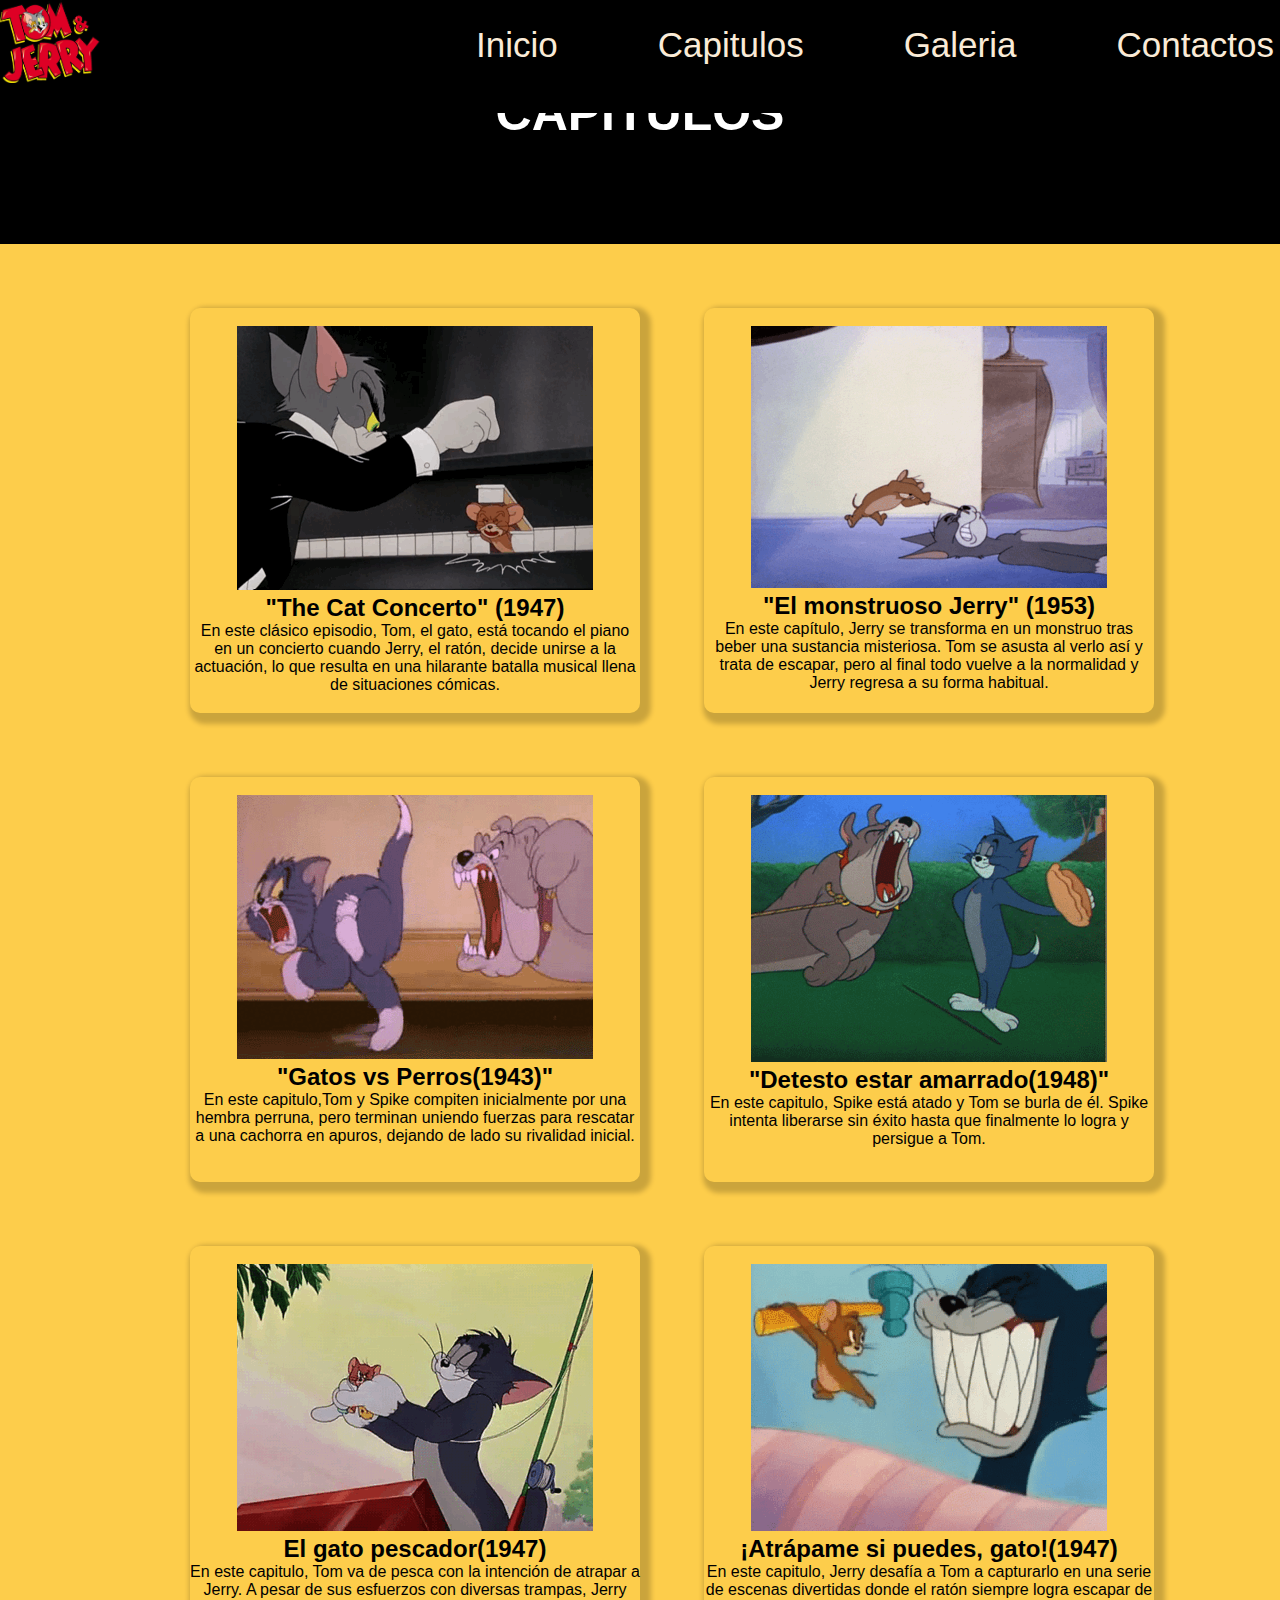
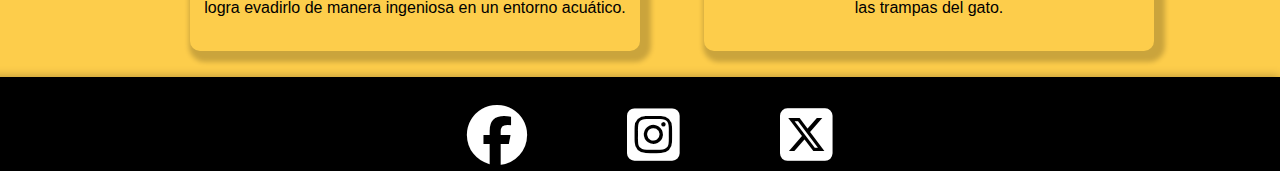
==== capitulos.html @ 234d9574 "Add files via upload" ====
<!DOCTYPE html>
<html lang="en">
   
    <head>
        
        <title>Tom y jerry</title>
        <meta charset="UTF-8">
        <meta name="viewport" content="width=device-width, initial-scale=1">
        <link href="css/capitulos.css" rel="stylesheet">
        <link rel="icon" href="img/titulo.jpg" type="image/png">
        <link rel="stylesheet" href="https://cdnjs.cloudflare.com/ajax/libs/font-awesome/6.5.2/css/all.min.css" />
    
    </head>

    <body class ="Contenedor">    
               
        <header>
            
            <div>
                <img class="imagen_titulo" src="img/titulo.jpg" alt="Principal">     
            </div>
           
            <nav class =nav>
                
                <ul>
                    <li><a href="index.html">Inicio</a></li>
                    <li><a href="capitulos.html">Capitulos</a></li>
                    <li><a href="galeria.html">Galeria</a></li>
                    <li><a href="contactos.html">Contactos</a></li>

                </ul>

            </nav>

        </header>

        <div class="Informacion">

            
            <div class ="titulo_capitulos">

                <h2>CAPÍTULOS</h2>

            </div>
            
            
            <div class ="episodios" >
                
                <div class = "caja">

                    <br><img src="vid/The Cat Concerto.gif" alt="">  
                    <h2>"The Cat Concerto" (1947)</h2>
                    <p>
                        En este clásico episodio, Tom, el gato, está tocando el piano en un concierto
                        cuando Jerry, el ratón, decide unirse a la actuación, lo que resulta en una 
                        hilarante batalla musical llena de situaciones cómicas.
                    </p>

                </div>
                <div class = "caja">
                
                    <br><img src="vid/el monstruoso jerry.gif" alt="">
                    <h2>"El monstruoso Jerry" (1953)</h2>
                    <p>

                        En este capítulo, Jerry se transforma en un monstruo tras beber una sustancia misteriosa. Tom se asusta al verlo así y trata de escapar, pero al final todo vuelve a la normalidad y Jerry regresa a su forma habitual.

                    </p>

                </div>
                <div class = "caja">

                    <br><img src="vid/gatos vs perros.gif" alt="">
                    <h2>"Gatos vs Perros(1943)"</h2>
                    <p>

                      En este capitulo,Tom y Spike compiten inicialmente por una hembra perruna, pero terminan uniendo fuerzas para rescatar a una cachorra en apuros, dejando de lado su rivalidad inicial.  

                    </p>

                </div>
                <div class = "caja">

                    <br><img src="vid/detesto estar atado.gif" alt="">
                    <h2>"Detesto estar amarrado(1948)"</h2>
                    <p>

                        En este capitulo, Spike está atado y Tom se burla de él. Spike intenta liberarse sin éxito hasta que finalmente lo logra y persigue a Tom.

                    </p>
                </div>
                <div class="caja">

                    <br><img src="vid/El gato pescador.gif" alt="">
                    <h2>El gato pescador(1947)</h2>
                    <p>

                        En este capitulo, Tom va de pesca con la intención de atrapar a Jerry. A pesar de sus esfuerzos con diversas trampas, Jerry logra evadirlo de manera ingeniosa en un entorno acuático.

                    </p>

                </div>
                <div class="caja">

                    <br><img src="vid/jerry engaña a tom.gif" alt="">
                    <h2>¡Atrápame si puedes, gato!(1947)</h2>
                    <p>

                        En este capitulo, Jerry desafía a Tom a capturarlo en una serie de escenas divertidas donde el ratón siempre logra escapar de las trampas del gato.

                    </p>

                </div>
                        
            </div>

        </div>

        <footer class =footer id="nosotros">
            <div class="redes-sociales">
                <ul>
                    <li><a href="https://web.facebook.com/TomandJerry/?locale=es_LA&_rdc=1&_rdr"><i class="fa-brands fa-facebook"></i></a></li>
                    <li><a href="https://www.instagram.com/tomandjerry/?hl=es-la"><i class="fa-brands fa-square-instagram"></i></a></li>
                    <li><a href="https://x.com/tomandjerry"><i class="fa-brands fa-square-x-twitter"></i></a></li>
                </ul>
            </div>
        </footer>

    </body>
</html>
---- css/capitulos.css ----
* {
    box-sizing: border-box;
    margin: 0;
    padding: 0;
    
}


html{
    height: 100%;
}

body{

    background-color: #fdcd4b;
    background-size: cover;
    background-position: center;
    background-repeat: no-repeat;
    
}
h1{
    font-size: 20px;
    font-weight: normal;
}
header{
    grid-area: header;
    display: flex;
    background-color: rgb(0, 0, 0);
    width:100%;
    height: 12.6%;
    position: fixed;
    z-index: 1000;
}
.nav{
     
    background-color: rgb(0, 0, 0);
    margin-left: 20%;
    z-index: 1001;
    
}
header div{

    background-color: black;

}
.imagen_titulo{

    width: 100px;
    height:  auto;
    margin-right: 28%;
   
}
ul{
    
    margin-left: 20px;
    display: flex;
    list-style-type: none;
    text-align: center;
    
}
ul li{

    margin-left: 100px;
    margin-top: 25px;
    font-size: 35px;
    
}
ul li a{

    color:antiquewhite;
    font-family: 'Franklin Gothic Medium', 'Arial Narrow', Arial, sans-serif;
    text-decoration: none;
}
a:hover {
    color: rgb(83, 83, 83); 
}

h1{
    font-size: 3em; 
    font-family: Verdana, Geneva, Tahoma, sans-serif;
    margin-left: 10px; 
}
.titulo_capitulos{
    grid-area: titulo_capitulos;
    background-color: rgb(0, 0, 0);
    width: 100%;
    height: 10%;
    text-align: center;

}
.titulo_capitulos h2{
    color: #fff;
    font-size: 50px;
}
.Informacion{

    grid-area: Informacion;
    background-color: #fdcd4b;
    font-family: Verdana, Geneva, Tahoma, sans-serif;
    
}
.episodios{

    display: flex;
    flex-wrap: wrap;
    justify-content: center;
    margin-bottom: 10%;
}
.caja{

    background-color: #fdcd4b;
    width: 450px;
    height: 405px;
    margin-top: 5%;
    margin-left:5%;
    box-shadow: 5px 5px 5px  6px rgba(0, 0, 0, 0.2);
    border-radius: 10px;
}
.epoidios img{

    width: 300;
    height: auto;

}

footer{
    
    grid-area: footer;
    background-color: rgb(0, 0, 0);
    display: flex;
    justify-content: center;
    box-shadow: 0 0 10px rgba(0, 0, 0, 0.3);
    margin-left: -100px;
}
.redes-sociales a {
    color: #fff; 
    text-decoration: none; 
    font-size: 60px; 
}
    
.Contenedor{
     
    text-align: center;
    
}
.Contenedor{
    
    display: grid;
    gap:0px;
    place-content: center; 
   
    grid-template-areas: 
    
        "header "
        "titulo_capitulos"     
        "Informacion" 
        "footer "        
    ;
    grid-template-rows: 10% auto auto auto; 
    grid-template-columns: 100%; 
    min-height: 100vh;
}
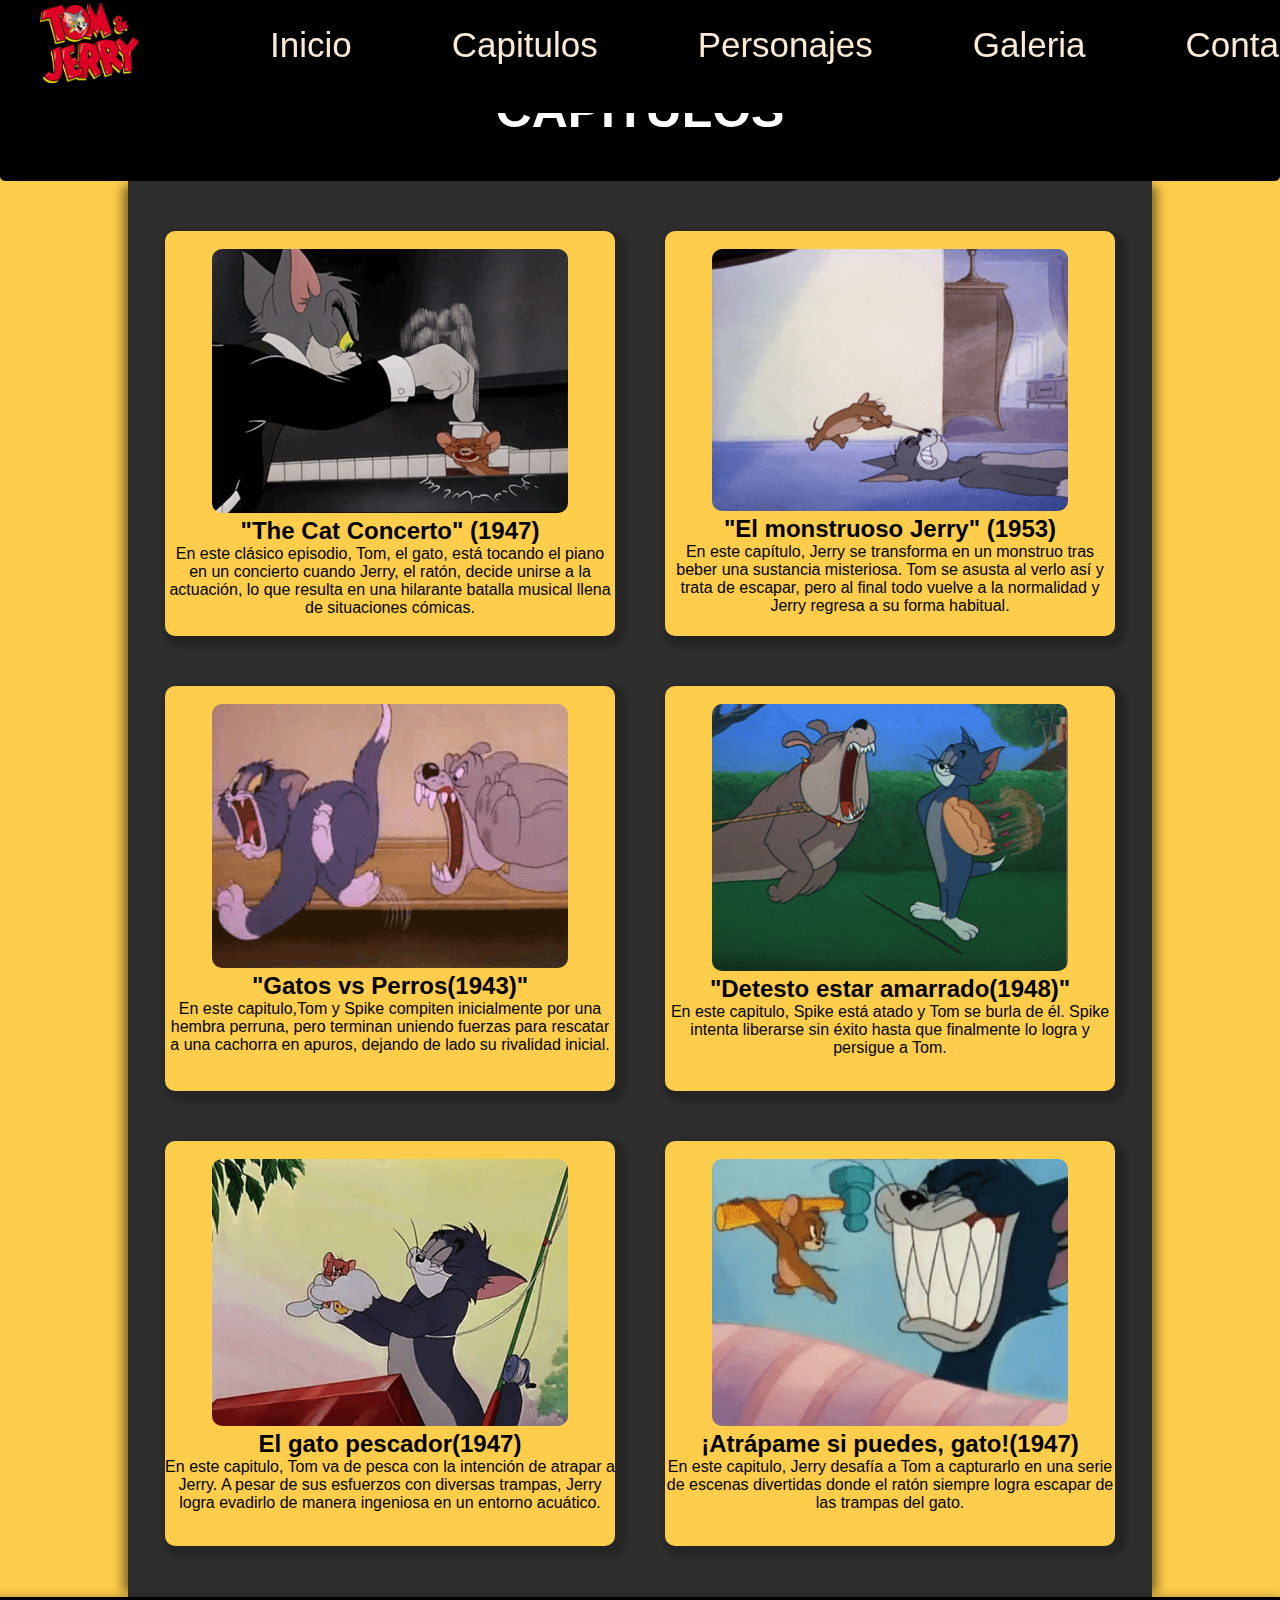
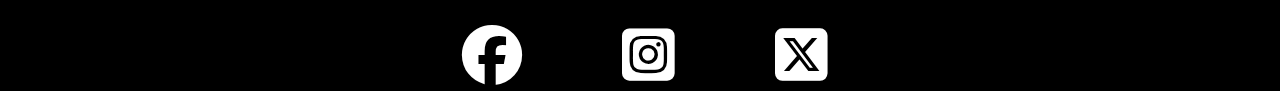
==== commit 4797e5ed: "cambios" ====
--- a/capitulos.html
+++ b/capitulos.html
@@ -25,6 +25,7 @@
                 <ul>
                     <li><a href="index.html">Inicio</a></li>
                     <li><a href="capitulos.html">Capitulos</a></li>
+                    <li><a href="personajes.html">Personajes</a></li>
                     <li><a href="galeria.html">Galeria</a></li>
                     <li><a href="contactos.html">Contactos</a></li>
 
@@ -33,85 +34,86 @@
             </nav>
 
         </header>
+ 
+        <div class ="titulo_capitulos">
 
-        <div class="Informacion">
+            <h2>CAPITULOS</h2>
 
+        </div>
             
-            <div class ="titulo_capitulos">
+        <div class="Informacion">  
 
-                <h2>CAPÍTULOS</h2>
-
-            </div>
-            
-            
+           
             <div class ="episodios" >
                 
-                <div class = "caja">
+                <div class="contenedor_de_caja"> 
+                
+                    <div class = "caja">
 
-                    <br><img src="vid/The Cat Concerto.gif" alt="">  
-                    <h2>"The Cat Concerto" (1947)</h2>
-                    <p>
-                        En este clásico episodio, Tom, el gato, está tocando el piano en un concierto
-                        cuando Jerry, el ratón, decide unirse a la actuación, lo que resulta en una 
-                        hilarante batalla musical llena de situaciones cómicas.
-                    </p>
+                        <br><img src="vid/The Cat Concerto.gif" alt="">  
+                        <h2>"The Cat Concerto" (1947)</h2>
+                        <p>
+                            En este clásico episodio, Tom, el gato, está tocando el piano en un concierto
+                            cuando Jerry, el ratón, decide unirse a la actuación, lo que resulta en una 
+                            hilarante batalla musical llena de situaciones cómicas.
+                        </p>
 
-                </div>
-                <div class = "caja">
-                
-                    <br><img src="vid/el monstruoso jerry.gif" alt="">
-                    <h2>"El monstruoso Jerry" (1953)</h2>
-                    <p>
+                    </div>
+                    <div class = "caja">
+                    
+                        <br><img src="vid/el monstruoso jerry.gif" alt="">
+                        <h2>"El monstruoso Jerry" (1953)</h2>
+                        <p>
 
-                        En este capítulo, Jerry se transforma en un monstruo tras beber una sustancia misteriosa. Tom se asusta al verlo así y trata de escapar, pero al final todo vuelve a la normalidad y Jerry regresa a su forma habitual.
+                            En este capítulo, Jerry se transforma en un monstruo tras beber una sustancia misteriosa. Tom se asusta al verlo así y trata de escapar, pero al final todo vuelve a la normalidad y Jerry regresa a su forma habitual.
 
-                    </p>
+                        </p>
 
-                </div>
-                <div class = "caja">
+                    </div>
+                    <div class = "caja">
 
-                    <br><img src="vid/gatos vs perros.gif" alt="">
-                    <h2>"Gatos vs Perros(1943)"</h2>
-                    <p>
+                        <br><img src="vid/gatos vs perros.gif" alt="">
+                        <h2>"Gatos vs Perros(1943)"</h2>
+                        <p>
 
-                      En este capitulo,Tom y Spike compiten inicialmente por una hembra perruna, pero terminan uniendo fuerzas para rescatar a una cachorra en apuros, dejando de lado su rivalidad inicial.  
+                        En este capitulo,Tom y Spike compiten inicialmente por una hembra perruna, pero terminan uniendo fuerzas para rescatar a una cachorra en apuros, dejando de lado su rivalidad inicial.  
 
-                    </p>
+                        </p>
 
-                </div>
-                <div class = "caja">
+                    </div>
+                    <div class = "caja">
 
-                    <br><img src="vid/detesto estar atado.gif" alt="">
-                    <h2>"Detesto estar amarrado(1948)"</h2>
-                    <p>
+                        <br><img src="vid/detesto estar atado.gif" alt="">
+                        <h2>"Detesto estar amarrado(1948)"</h2>
+                        <p>
 
-                        En este capitulo, Spike está atado y Tom se burla de él. Spike intenta liberarse sin éxito hasta que finalmente lo logra y persigue a Tom.
+                            En este capitulo, Spike está atado y Tom se burla de él. Spike intenta liberarse sin éxito hasta que finalmente lo logra y persigue a Tom.
 
-                    </p>
-                </div>
-                <div class="caja">
+                        </p>
+                    </div>
+                    <div class="caja">
 
-                    <br><img src="vid/El gato pescador.gif" alt="">
-                    <h2>El gato pescador(1947)</h2>
-                    <p>
+                        <br><img src="vid/El gato pescador.gif" alt="">
+                        <h2>El gato pescador(1947)</h2>
+                        <p>
 
-                        En este capitulo, Tom va de pesca con la intención de atrapar a Jerry. A pesar de sus esfuerzos con diversas trampas, Jerry logra evadirlo de manera ingeniosa en un entorno acuático.
+                            En este capitulo, Tom va de pesca con la intención de atrapar a Jerry. A pesar de sus esfuerzos con diversas trampas, Jerry logra evadirlo de manera ingeniosa en un entorno acuático.
 
-                    </p>
+                        </p>
 
-                </div>
-                <div class="caja">
+                    </div>
+                    <div class="caja">
 
-                    <br><img src="vid/jerry engaña a tom.gif" alt="">
-                    <h2>¡Atrápame si puedes, gato!(1947)</h2>
-                    <p>
+                        <br><img src="vid/jerry engaña a tom.gif" alt="">
+                        <h2>¡Atrápame si puedes, gato!(1947)</h2>
+                        <p>
 
-                        En este capitulo, Jerry desafía a Tom a capturarlo en una serie de escenas divertidas donde el ratón siempre logra escapar de las trampas del gato.
+                            En este capitulo, Jerry desafía a Tom a capturarlo en una serie de escenas divertidas donde el ratón siempre logra escapar de las trampas del gato.
 
-                    </p>
+                        </p>
 
-                </div>
-                        
+                    </div>
+                </div>         
             </div>
 
         </div>
--- a/css/capitulos.css
+++ b/css/capitulos.css
@@ -18,10 +18,7 @@
     background-repeat: no-repeat;
     
 }
-h1{
-    font-size: 20px;
-    font-weight: normal;
-}
+
 header{
     grid-area: header;
     display: flex;
@@ -34,7 +31,7 @@
 .nav{
      
     background-color: rgb(0, 0, 0);
-    margin-left: 20%;
+   
     z-index: 1001;
     
 }
@@ -47,12 +44,12 @@
 
     width: 100px;
     height:  auto;
-    margin-right: 28%;
+    margin-left: 40px;
    
 }
 ul{
     
-    margin-left: 20px;
+    margin-left: 30px;
     display: flex;
     list-style-type: none;
     text-align: center;
@@ -74,55 +71,68 @@
 a:hover {
     color: rgb(83, 83, 83); 
 }
-
 h1{
     font-size: 3em; 
     font-family: Verdana, Geneva, Tahoma, sans-serif;
     margin-left: 10px; 
 }
 .titulo_capitulos{
+
     grid-area: titulo_capitulos;
     background-color: rgb(0, 0, 0);
     width: 100%;
-    height: 10%;
+    height: 100px;
     text-align: center;
+    border-radius: 5px;
+    align-items: center;
 
 }
 .titulo_capitulos h2{
     color: #fff;
     font-size: 50px;
+    font-family: Verdana, Geneva, Tahoma, sans-serif;
 }
 .Informacion{
-
+    display: flex;
     grid-area: Informacion;
     background-color: #fdcd4b;
     font-family: Verdana, Geneva, Tahoma, sans-serif;
-    
+    justify-content: center;
 }
 .episodios{
 
     display: flex;
     flex-wrap: wrap;
     justify-content: center;
-    margin-bottom: 10%;
+    background-color: rgb(46, 46, 46);
+    width: 80%;
+    height: auto;
+    box-shadow: 10px 0 10px -5px rgba(0, 0, 0, 0.5), -10px 0 10px -5px rgba(0, 0, 0, 0.5);
+   
+}
+.contenedor_de_caja{
+
+    display: flex;
+    flex-wrap: wrap;
+    margin-bottom: 5%;
+    justify-content: center;
+    grid-template-columns: repeat(3, 1fr);
+    gap: 50px;
+    margin-top: 50px;
 }
 .caja{
 
     background-color: #fdcd4b;
     width: 450px;
     height: 405px;
-    margin-top: 5%;
-    margin-left:5%;
-    box-shadow: 5px 5px 5px  6px rgba(0, 0, 0, 0.2);
+    box-shadow: 5px 5px 5px 6px rgba(0, 0, 0, 0.2);
     border-radius: 10px;
 }
-.epoidios img{
+.caja img{
 
-    width: 300;
-    height: auto;
+    border-radius: 10px;
 
 }
-
 footer{
     
     grid-area: footer;
@@ -130,7 +140,8 @@
     display: flex;
     justify-content: center;
     box-shadow: 0 0 10px rgba(0, 0, 0, 0.3);
-    margin-left: -100px;
+    margin-left: -120px;
+
 }
 .redes-sociales a {
     color: #fff; 
@@ -148,11 +159,10 @@
     display: grid;
     gap:0px;
     place-content: center; 
-   
     grid-template-areas: 
     
-        "header "
-        "titulo_capitulos"     
+        "header " 
+        "titulo_capitulos"  
         "Informacion" 
         "footer "        
     ;
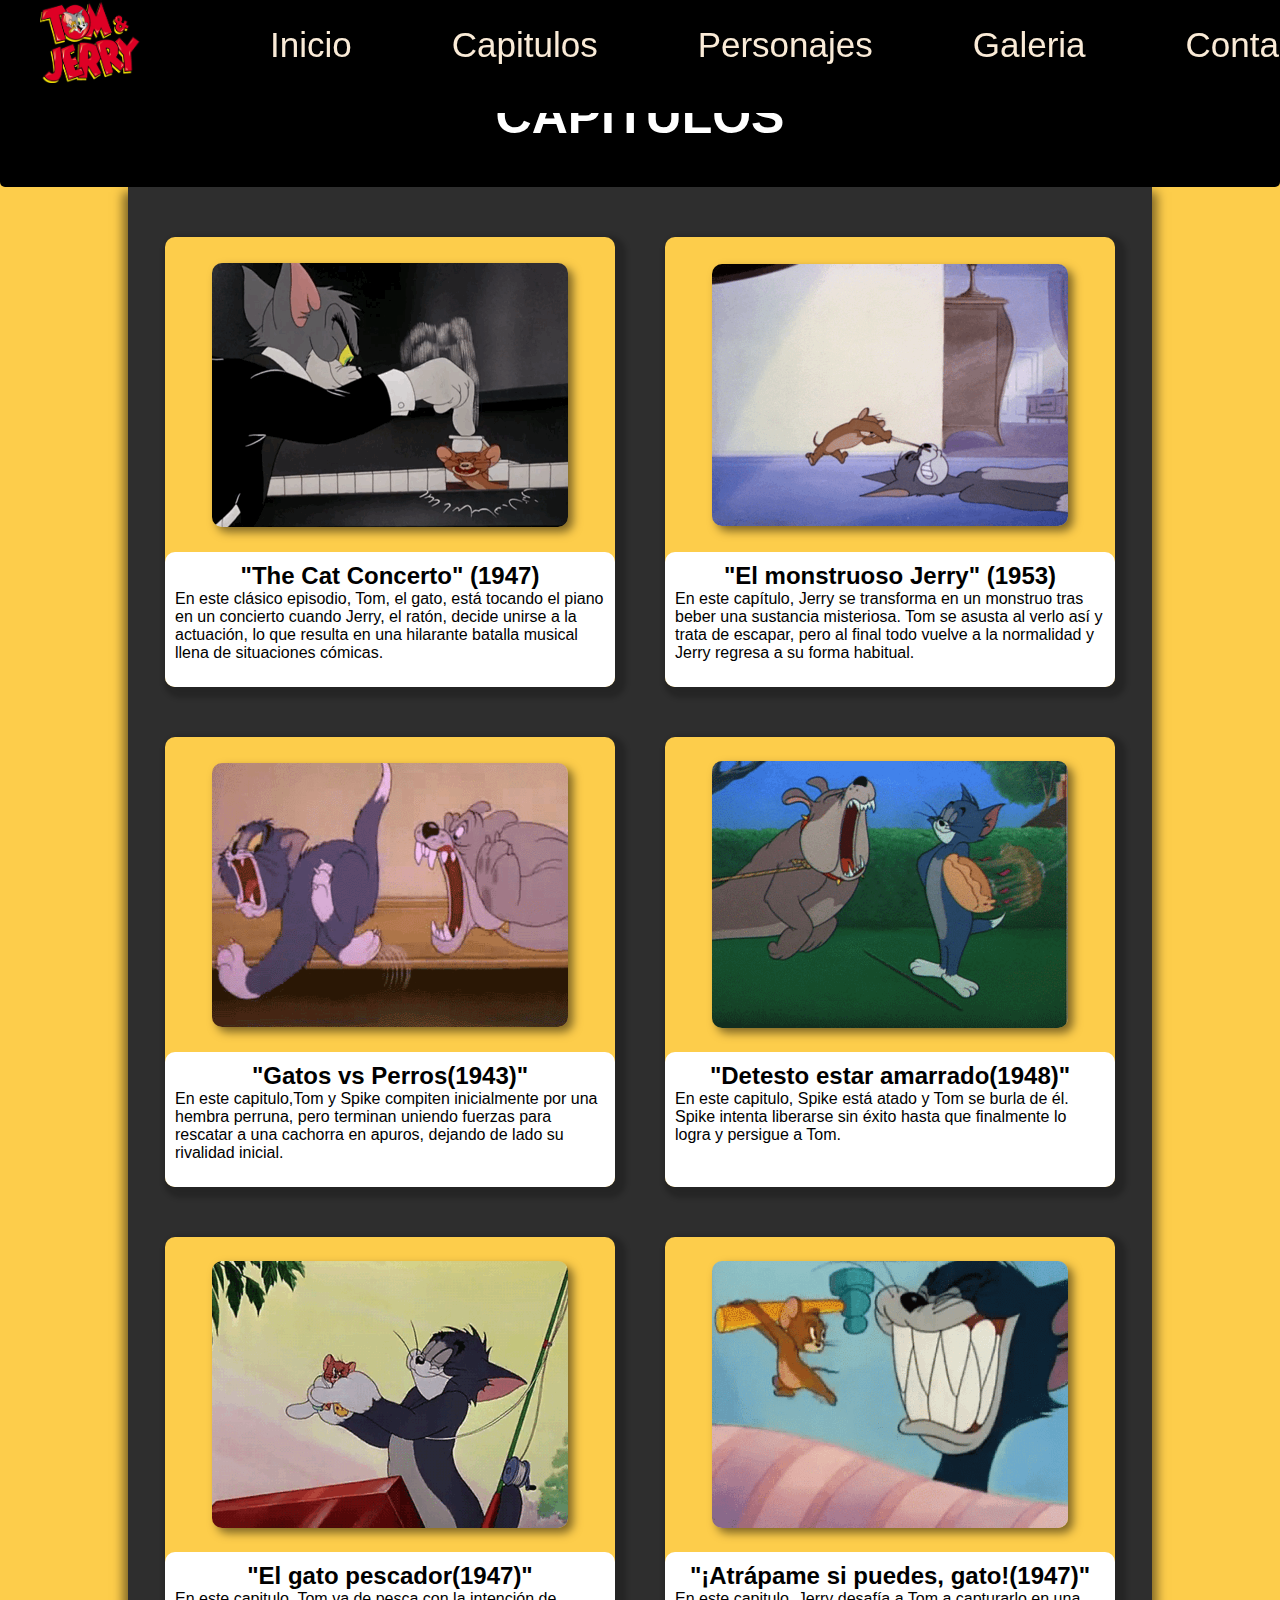
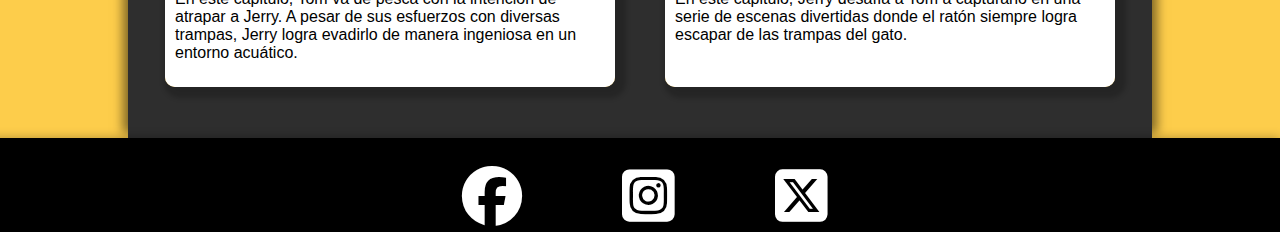
==== commit 28bf13f7: "cambios" ====
--- a/capitulos.html
+++ b/capitulos.html
@@ -48,69 +48,109 @@
                 
                 <div class="contenedor_de_caja"> 
                 
-                    <div class = "caja">
+                    <div class = "caja">   
+                        
+                        <div class="contenedor_gif">
 
-                        <br><img src="vid/The Cat Concerto.gif" alt="">  
-                        <h2>"The Cat Concerto" (1947)</h2>
-                        <p>
-                            En este clásico episodio, Tom, el gato, está tocando el piano en un concierto
-                            cuando Jerry, el ratón, decide unirse a la actuación, lo que resulta en una 
-                            hilarante batalla musical llena de situaciones cómicas.
-                        </p>
+                            <img src="vid/The Cat Concerto.gif" alt="">
+
+                        </div>
+
+                        <div class="contenedor_descripcion">
+
+                            <h2>"The Cat Concerto" (1947)</h2>
+                            <p>
+                                En este clásico episodio, Tom, el gato, está tocando el piano en un concierto
+                                cuando Jerry, el ratón, decide unirse a la actuación, lo que resulta en una 
+                                hilarante batalla musical llena de situaciones cómicas.
+                            </p>
+
+                        </div>
 
                     </div>
+
                     <div class = "caja">
                     
+                        <div class="contenedor_gif">
+
                         <br><img src="vid/el monstruoso jerry.gif" alt="">
-                        <h2>"El monstruoso Jerry" (1953)</h2>
-                        <p>
+                        
+                        </div>
+                        
+                        <div class="contenedor_descripcion">
+                            <h2>"El monstruoso Jerry" (1953)</h2>
+                            <p>
 
-                            En este capítulo, Jerry se transforma en un monstruo tras beber una sustancia misteriosa. Tom se asusta al verlo así y trata de escapar, pero al final todo vuelve a la normalidad y Jerry regresa a su forma habitual.
+                                En este capítulo, Jerry se transforma en un monstruo tras beber una sustancia misteriosa. Tom se asusta al verlo así y trata de escapar, pero al final todo vuelve a la normalidad y Jerry regresa a su forma habitual.
 
-                        </p>
+                            </p>
+                        </div>
 
                     </div>
                     <div class = "caja">
 
-                        <br><img src="vid/gatos vs perros.gif" alt="">
-                        <h2>"Gatos vs Perros(1943)"</h2>
-                        <p>
+                        <div class="contenedor_gif">
 
-                        En este capitulo,Tom y Spike compiten inicialmente por una hembra perruna, pero terminan uniendo fuerzas para rescatar a una cachorra en apuros, dejando de lado su rivalidad inicial.  
+                         <br><img src="vid/gatos vs perros.gif" alt="">
 
-                        </p>
+                        </div>
 
+                        <div class="contenedor_descripcion">
+                            <h2>"Gatos vs Perros(1943)"</h2>
+                            <p>
+
+                            En este capitulo,Tom y Spike compiten inicialmente por una hembra perruna, pero terminan uniendo fuerzas para rescatar a una cachorra en apuros, dejando de lado su rivalidad inicial.  
+
+                            </p>
+                        </div>
                     </div>
                     <div class = "caja">
 
-                        <br><img src="vid/detesto estar atado.gif" alt="">
-                        <h2>"Detesto estar amarrado(1948)"</h2>
-                        <p>
+                        <div class="contenedor_gif">
+                            <br><img src="vid/detesto estar atado.gif" alt="">
+                        </div>
+                        
+                        <div class="contenedor_descripcion">
 
-                            En este capitulo, Spike está atado y Tom se burla de él. Spike intenta liberarse sin éxito hasta que finalmente lo logra y persigue a Tom.
+                            <h2>"Detesto estar amarrado(1948)"</h2>
+                            <p>
 
-                        </p>
-                    </div>
-                    <div class="caja">
+                                En este capitulo, Spike está atado y Tom se burla de él. Spike intenta liberarse sin éxito hasta que finalmente lo logra y persigue a Tom.
 
-                        <br><img src="vid/El gato pescador.gif" alt="">
-                        <h2>El gato pescador(1947)</h2>
-                        <p>
+                            </p>
 
-                            En este capitulo, Tom va de pesca con la intención de atrapar a Jerry. A pesar de sus esfuerzos con diversas trampas, Jerry logra evadirlo de manera ingeniosa en un entorno acuático.
-
-                        </p>
+                        </div>
 
                     </div>
                     <div class="caja">
 
-                        <br><img src="vid/jerry engaña a tom.gif" alt="">
-                        <h2>¡Atrápame si puedes, gato!(1947)</h2>
-                        <p>
+                        <div class="contenedor_gif">
+                            <br><img src="vid/El gato pescador.gif" alt="">
+                        </div>
 
-                            En este capitulo, Jerry desafía a Tom a capturarlo en una serie de escenas divertidas donde el ratón siempre logra escapar de las trampas del gato.
+                        <div class="contenedor_descripcion">
+                            <h2>"El gato pescador(1947)"</h2>
+                            <p>
 
-                        </p>
+                                En este capitulo, Tom va de pesca con la intención de atrapar a Jerry. A pesar de sus esfuerzos con diversas trampas, Jerry logra evadirlo de manera ingeniosa en un entorno acuático.
+
+                            </p>
+                        </div>
+                    </div>
+                    <div class="caja">
+
+                        <div class="contenedor_gif">
+                            <br><img src="vid/jerry engaña a tom.gif" alt="">
+                        </div>    
+
+                        <div class="contenedor_descripcion">
+                            <h2>"¡Atrápame si puedes, gato!(1947)"</h2>
+                            <p>
+
+                                En este capitulo, Jerry desafía a Tom a capturarlo en una serie de escenas divertidas donde el ratón siempre logra escapar de las trampas del gato.
+
+                            </p>
+                        </div>
 
                     </div>
                 </div>         
--- a/css/capitulos.css
+++ b/css/capitulos.css
@@ -3,11 +3,6 @@
     margin: 0;
     padding: 0;
     
-}
-
-
-html{
-    height: 100%;
 }
 
 body{
@@ -71,11 +66,7 @@
 a:hover {
     color: rgb(83, 83, 83); 
 }
-h1{
-    font-size: 3em; 
-    font-family: Verdana, Geneva, Tahoma, sans-serif;
-    margin-left: 10px; 
-}
+
 .titulo_capitulos{
 
     grid-area: titulo_capitulos;
@@ -124,13 +115,38 @@
 
     background-color: #fdcd4b;
     width: 450px;
-    height: 405px;
+    height: 450px;
     box-shadow: 5px 5px 5px 6px rgba(0, 0, 0, 0.2);
     border-radius: 10px;
+    
 }
-.caja img{
+
+.contenedor_gif{
+    display: flex;
+    justify-content: center;
+    align-items: center;
+    width: auto;
+    height: 70%;
+
+}
+.contenedor_descripcion{
+    
+    width: auto;
+    height: 30%;
+    background-color: #fff;
+    padding: 10px;
+    border-radius: 10px;
+
+}
+.contenedor_descripcion p{
+
+    text-align: left;
+
+}
+.contenedor_gif img{
 
     border-radius: 10px;
+    box-shadow: 5px 5px 10px rgba(0, 0, 0, 0.5);
 
 }
 footer{
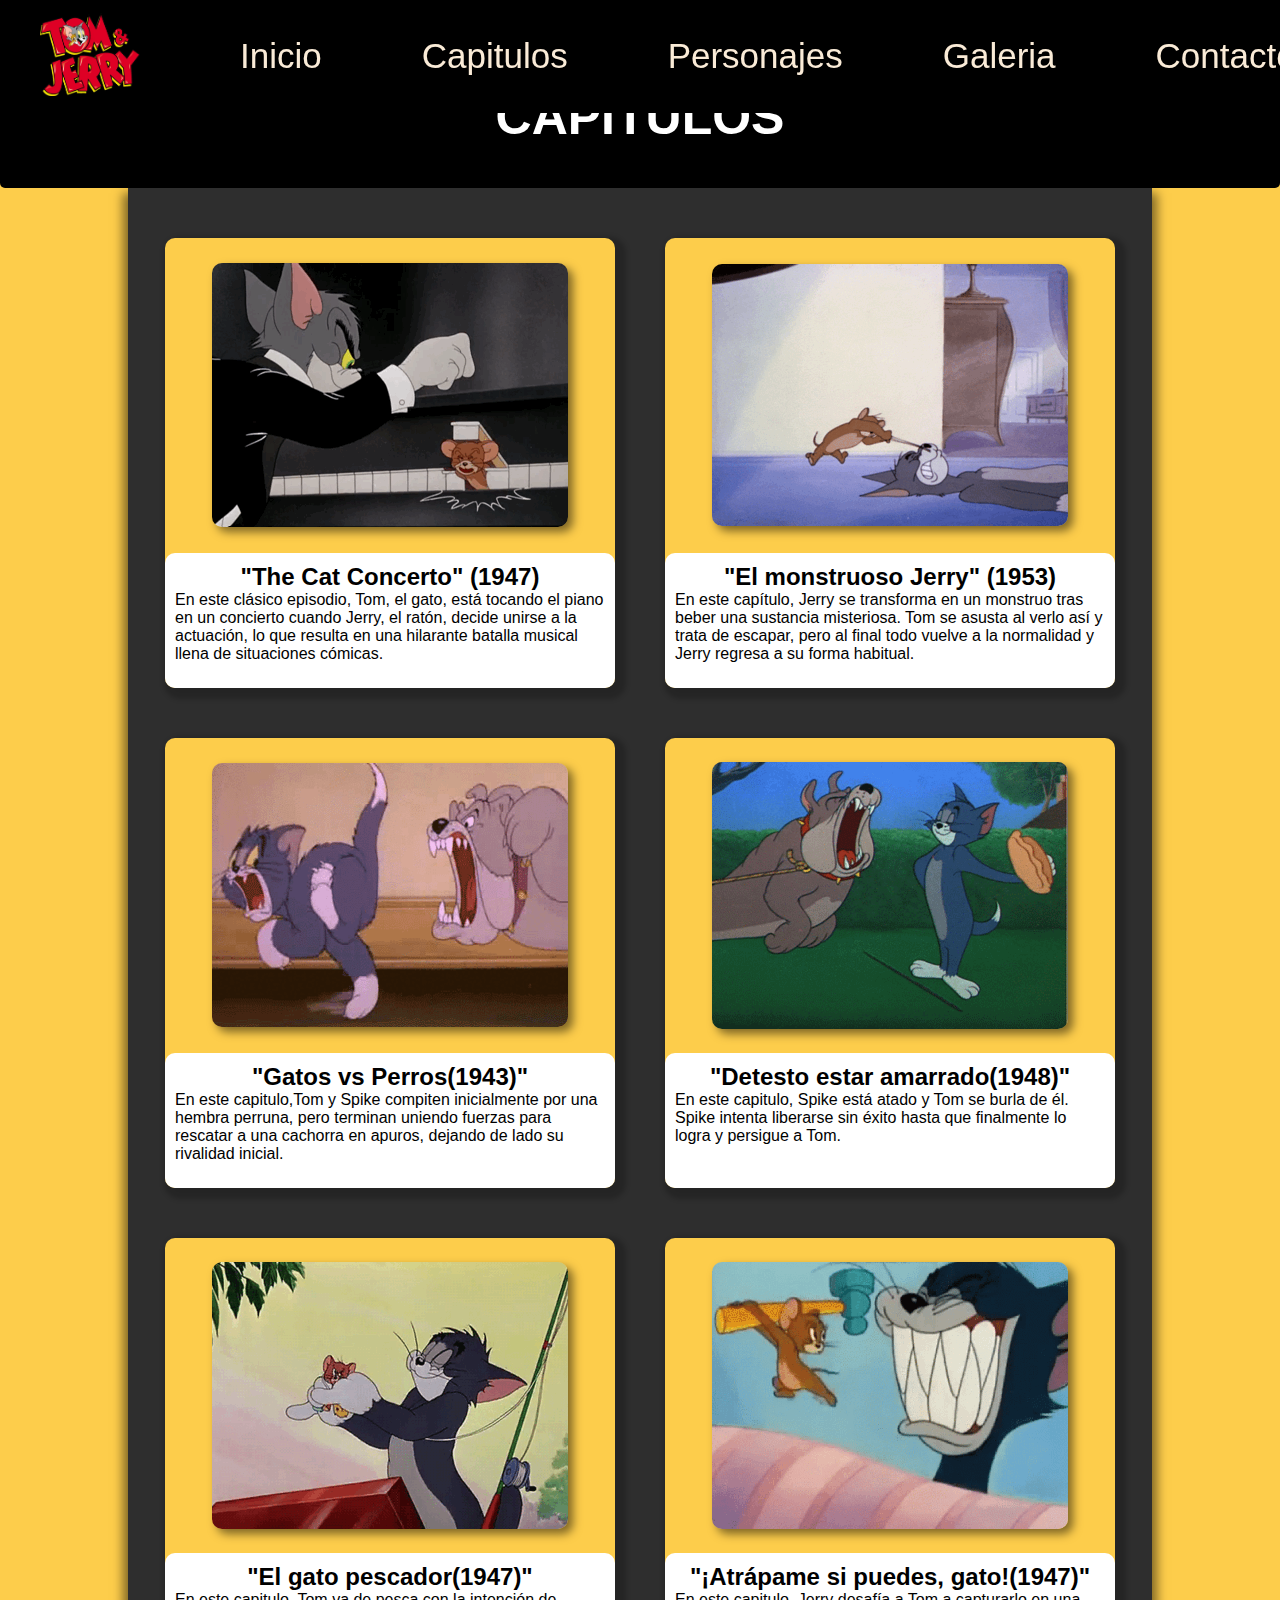
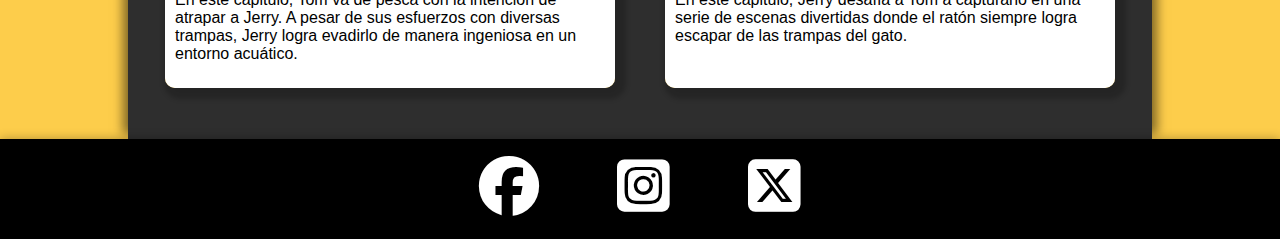
==== commit 7f45ba1f: "cambios" ====
--- a/capitulos.html
+++ b/capitulos.html
@@ -9,7 +9,8 @@
         <link href="css/capitulos.css" rel="stylesheet">
         <link rel="icon" href="img/titulo.jpg" type="image/png">
         <link rel="stylesheet" href="https://cdnjs.cloudflare.com/ajax/libs/font-awesome/6.5.2/css/all.min.css" />
-    
+        <link href="https://cdn.jsdelivr.net/npm/bootstrap-icons/font/bootstrap-icons.css" rel="stylesheet">
+
     </head>
 
     <body class ="Contenedor">    
@@ -19,15 +20,21 @@
             <div>
                 <img class="imagen_titulo" src="img/titulo.jpg" alt="Principal">     
             </div>
-           
-            <nav class =nav>
+
+           <div class="contenedor_menu">
+                <button class="Abrir_menu" id="Abrir"><i class="bi bi-list"></i></button>
+           </div>
+        
+            <nav class ="nav" id="Nav">
                 
-                <ul>
+                <ul class="nav_list">
+
+                    <button class = "Salir_menu" id="Cerrar"><i class="bi bi-x-lg"></i></button>
                     <li><a href="index.html">Inicio</a></li>
                     <li><a href="capitulos.html">Capitulos</a></li>
                     <li><a href="personajes.html">Personajes</a></li>
                     <li><a href="galeria.html">Galeria</a></li>
-                    <li><a href="contactos.html">Contactos</a></li>
+                    <li><a href="contactos.html">Contactos</a></li>   
 
                 </ul>
 
@@ -158,15 +165,17 @@
 
         </div>
 
-        <footer class =footer id="nosotros">
+        <footer class =footer >
             <div class="redes-sociales">
-                <ul>
+                <ul class="social-icons">
                     <li><a href="https://web.facebook.com/TomandJerry/?locale=es_LA&_rdc=1&_rdr"><i class="fa-brands fa-facebook"></i></a></li>
                     <li><a href="https://www.instagram.com/tomandjerry/?hl=es-la"><i class="fa-brands fa-square-instagram"></i></a></li>
                     <li><a href="https://x.com/tomandjerry"><i class="fa-brands fa-square-x-twitter"></i></a></li>
                 </ul>
             </div>
         </footer>
+        
+        <script src="js/menu_hamburguesa.js"></script>
 
     </body>
 </html>--- a/css/capitulos.css
+++ b/css/capitulos.css
@@ -22,18 +22,25 @@
     height: 12.6%;
     position: fixed;
     z-index: 1000;
+    align-items: center;
+    justify-content: space-between;
+}
+.Abrir_menu{
+
+    display: none;
+
+}  
+.Salir_menu{
+
+    display:none;
+
 }
 .nav{
      
     background-color: rgb(0, 0, 0);
-   
     z-index: 1001;
-    
-}
-header div{
-
-    background-color: black;
-
+    justify-content: center;
+    
 }
 .imagen_titulo{
 
@@ -42,22 +49,22 @@
     margin-left: 40px;
    
 }
-ul{
-    
-    margin-left: 30px;
+.nav_list{
+    
+    
     display: flex;
     list-style-type: none;
     text-align: center;
-    
-}
-ul li{
+    padding-right: 60px;
+    
+}
+.nav_list li{
 
     margin-left: 100px;
-    margin-top: 25px;
     font-size: 35px;
     
 }
-ul li a{
+.nav_list li a{
 
     color:antiquewhite;
     font-family: 'Franklin Gothic Medium', 'Arial Narrow', Arial, sans-serif;
@@ -66,6 +73,7 @@
 a:hover {
     color: rgb(83, 83, 83); 
 }
+
 
 .titulo_capitulos{
 
@@ -155,16 +163,26 @@
     background-color: rgb(0, 0, 0);
     display: flex;
     justify-content: center;
+    align-items: center;
+    height: 100px;
     box-shadow: 0 0 10px rgba(0, 0, 0, 0.3);
-    margin-left: -120px;
-
-}
-.redes-sociales a {
+
+}
+.social-icons a {
     color: #fff; 
     text-decoration: none; 
     font-size: 60px; 
 }
-    
+.social-icons {
+
+    width: 400px;
+    height: auto;
+    list-style: none; 
+    padding: 0;
+    margin: 0;
+    display: flex;
+    justify-content: space-around; 
+}   
 .Contenedor{
      
     text-align: center;
@@ -185,4 +203,113 @@
     grid-template-rows: 10% auto auto auto; 
     grid-template-columns: 100%; 
     min-height: 100vh;
-}+}
+
+@media(max-width : 480px){
+
+    .Contenedor{
+    
+        display: grid;
+        gap:0px;
+        place-content: center; 
+        grid-template-areas: 
+        
+            "header " 
+            "titulo_capitulos"  
+            "Informacion" 
+            "footer "        
+        ;
+        grid-template-rows: 4.8% auto auto auto; 
+        grid-template-columns: 100%; 
+        min-height: 100vh;
+    }
+
+    .titulo_capitulos{
+
+        border-radius: 0;
+
+    }
+
+    .episodios{
+
+        width: 100%;
+        height: 100%;
+
+    }
+
+    .contenedor_de_caja{
+
+        margin-bottom: 50px;
+
+    }
+
+    .contenedor_menu{
+
+        height: 100%;
+        width: 100%;
+        display: flex;
+        align-items: center;
+        justify-content: end;
+        margin-right: 30px; 
+    }
+
+    .Abrir_menu{
+
+        display: block;
+        height: 50px;
+        width: 40px;
+        background-color: black;
+        color: #fff;
+        border: none;
+        font-size: 50px;
+        
+    }
+
+    
+    .Salir_menu{
+
+        display: block;
+        height: 50px;
+        width: 40px;
+        border: none;
+        background-color: #1c1c1c;
+        color: #fff;
+        font-size: 30px;
+
+    }
+    .nav{
+        display: flex;
+        position: fixed;
+        top : 0;
+        right: 0;
+        width: 50%;
+        height: 100%;
+        z-index: 1001;
+        background-color: #1c1c1c;
+        box-shadow: 0 0 0 100vmax rgb(0, 0, 0,.5);
+        opacity: 0;
+        visibility: hidden;
+    }
+    .nav.visible{
+
+        opacity: 1;
+        visibility: visible;
+
+    }
+    .nav_list{
+
+        padding-top: 5px;
+        flex-direction: column;
+        align-items: end;
+        margin-top: 12px;
+        padding-right: 100px;
+        
+    }
+
+    .nav_list li{
+
+        padding-top: 30px;
+
+    }
+
+}
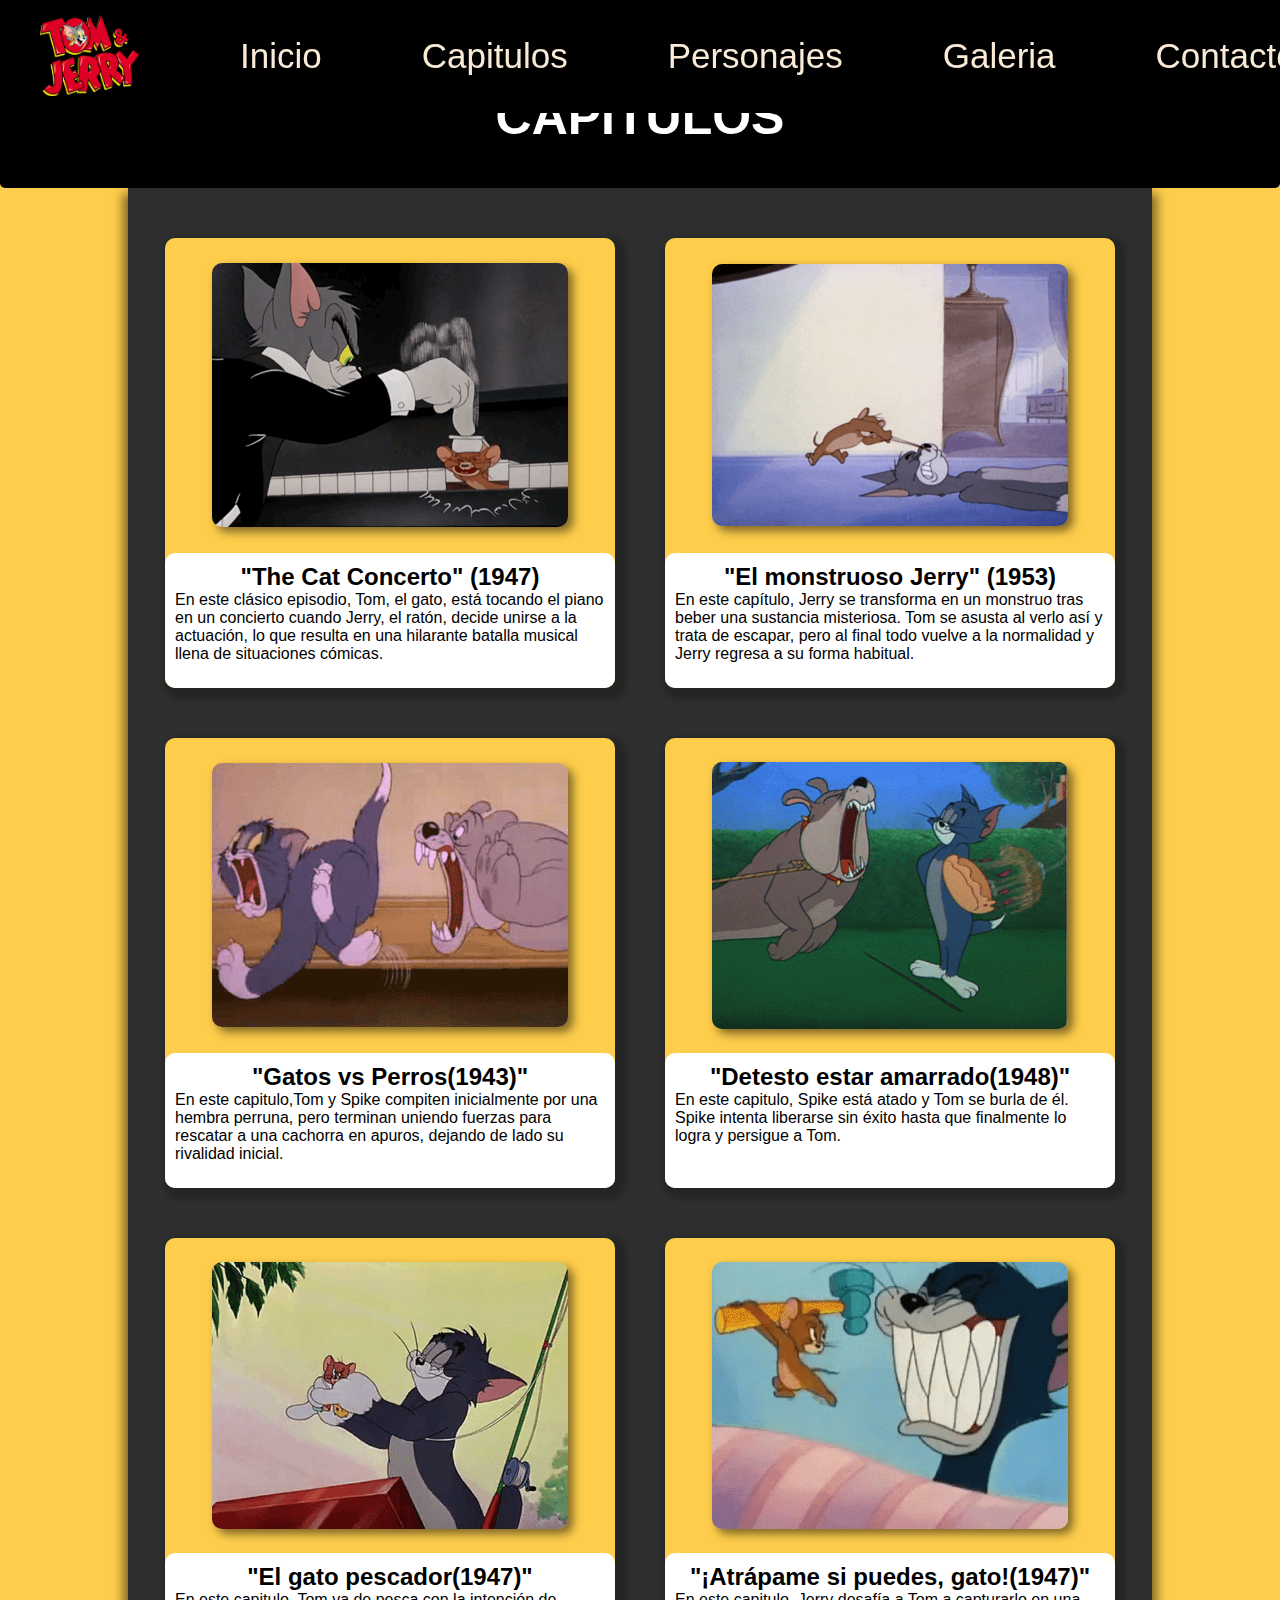
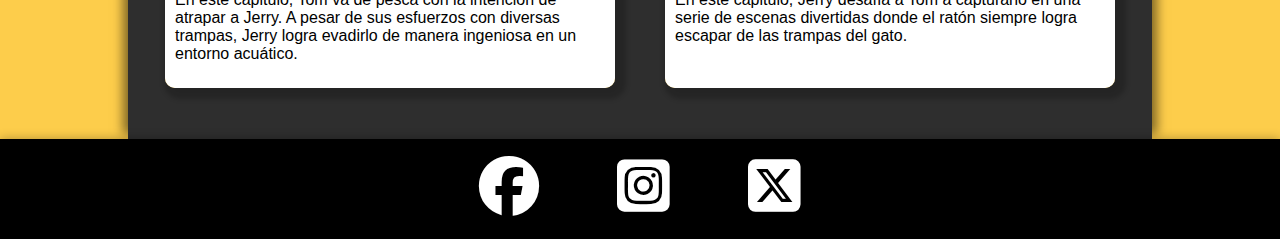
==== commit 2180d05f: "cambios" ====
--- a/capitulos.html
+++ b/capitulos.html
@@ -16,7 +16,7 @@
     <body class ="Contenedor">    
                
         <header>
-            
+             
             <div>
                 <img class="imagen_titulo" src="img/titulo.jpg" alt="Principal">     
             </div>
--- a/css/capitulos.css
+++ b/css/capitulos.css
@@ -215,31 +215,100 @@
         grid-template-areas: 
         
             "header " 
-            "titulo_capitulos"  
             "Informacion" 
             "footer "        
         ;
-        grid-template-rows: 4.8% auto auto auto; 
+        grid-template-rows: auto auto auto; 
         grid-template-columns: 100%; 
         min-height: 100vh;
     }
 
+    body{
+
+        overflow-x: hidden;
+        margin: 0;
+        padding: 0;
+    }
+
+    .Contenedor{
+
+        width: 100%;
+        height: auto;
+
+    }
+
+    .Informacion{
+
+        margin-top: 79px;
+        width: 100%;
+        height: auto;
+
+    }
+    .imagen_titulo{
+
+        width: 83px;
+        height:  60px;
+        margin-left: 40px;
+       
+    }
+
     .titulo_capitulos{
 
-        border-radius: 0;
+        display: none;
+
+    }
+
+    .header{
+
+        width: auto;
+        height: auto;
 
     }
 
     .episodios{
 
+        width: auto;
+        height: auto;
+        
+
+    }
+
+    .contenedor_de_caja{
+
+        margin-bottom: 50px;
+        width: auto;
+        display: flex;
+        justify-content: center;
+
+    }
+
+    .caja{
+
+        width: 80%;
+        height: auto;
+        
+    }
+
+    .contenedor_descripcion{
+
+        font-size: 14px;
+        width: auto;
+        height: auto;
+    }
+
+
+    .contenedor_gif{
+
+        width: auto;
+        height: auto;
+        padding: 10px;
+
+    }
+
+    .contenedor_gif img{
+
         width: 100%;
         height: 100%;
-
-    }
-
-    .contenedor_de_caja{
-
-        margin-bottom: 50px;
 
     }
 
@@ -312,4 +381,10 @@
 
     }
 
-}
+    .footer{
+
+        width: 100%;
+
+    }
+
+}
